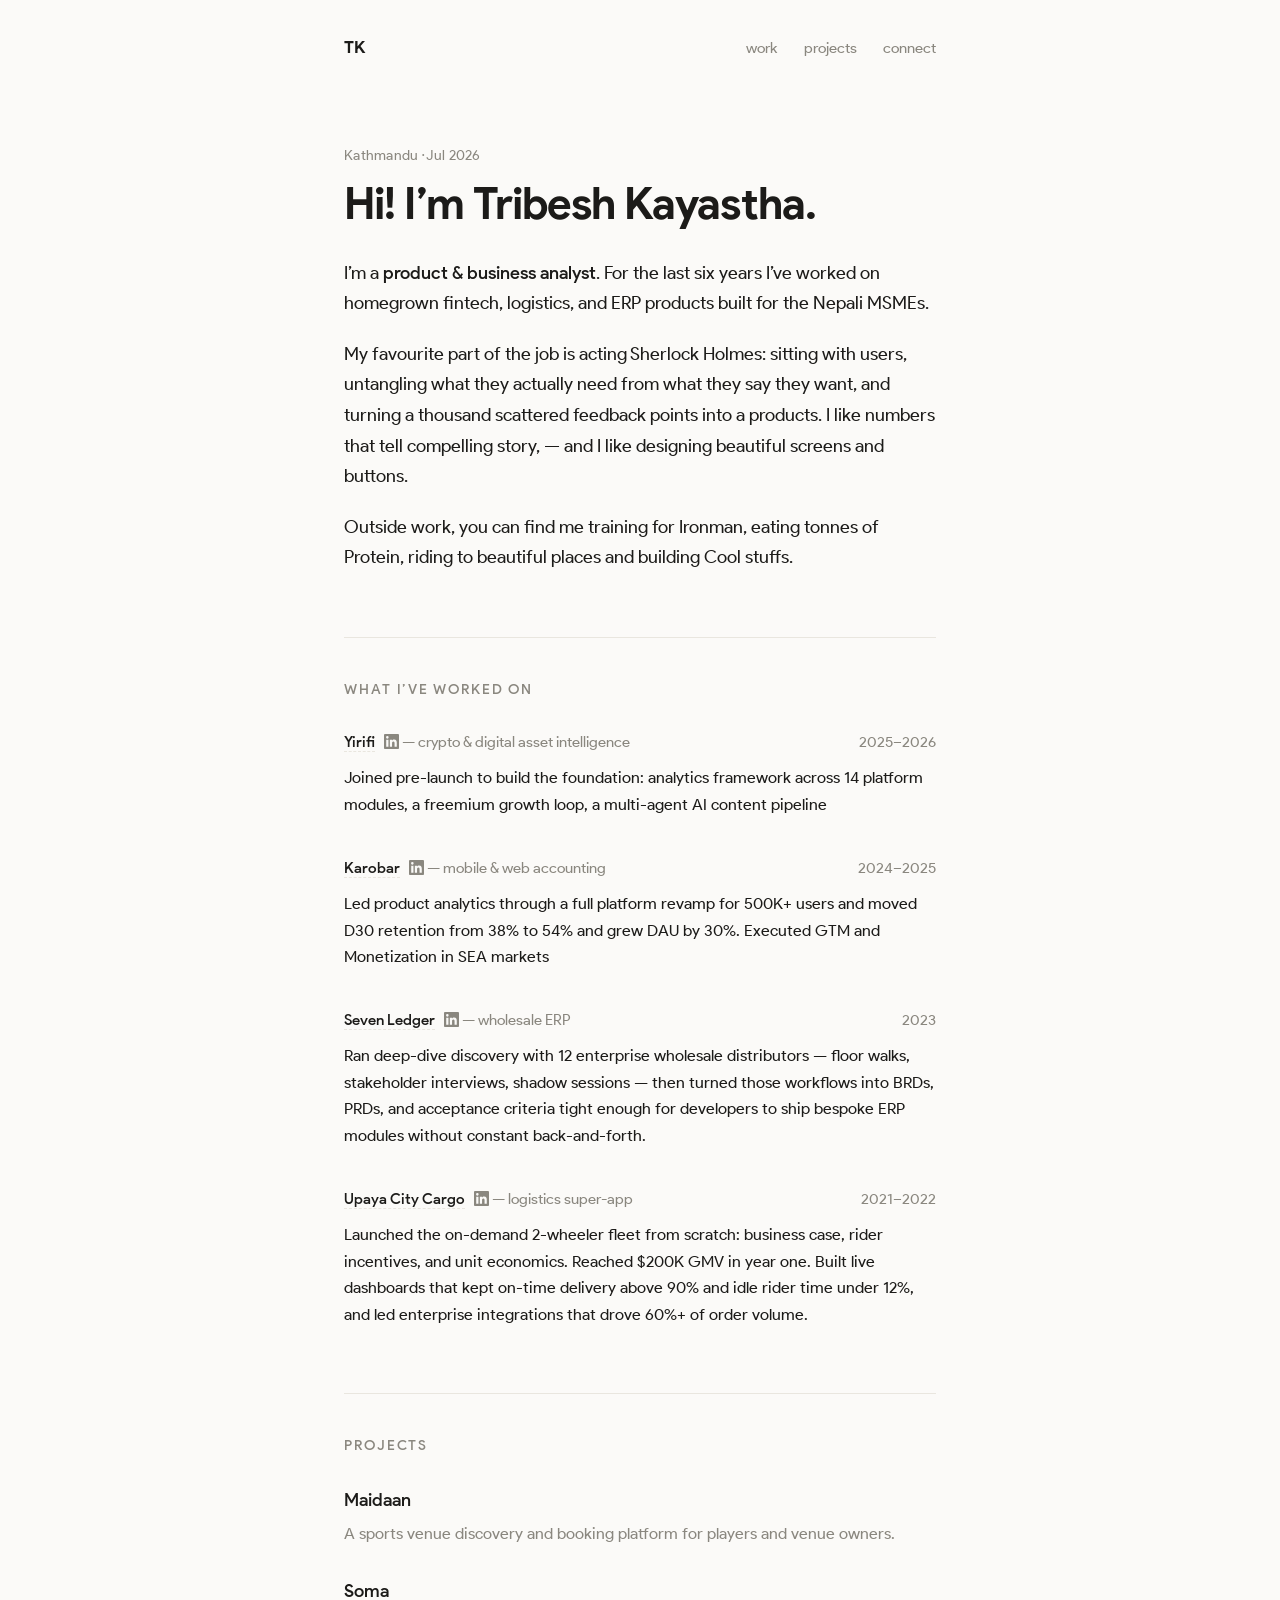
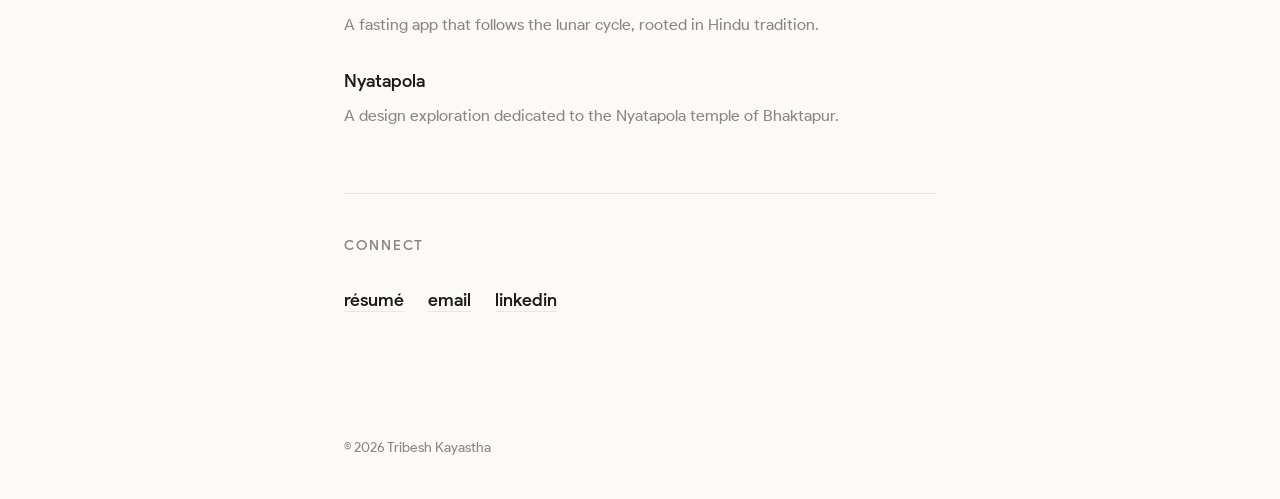
==== index.html @ 746d348b "feat: rename elsewhere to connect, add personal intro paragraph" ====
<!doctype html>
<html lang="en">

<head>
  <meta charset="utf-8" />
  <meta name="viewport" content="width=device-width, initial-scale=1" />
  <title>Tribesh Kayastha</title>
  <meta name="description"
    content="Tribesh Kayastha — Product & Business Analyst based in Kathmandu. I turn messy user feedback into products people actually use." />
  <meta name="author" content="Tribesh Kayastha" />

  <meta property="og:type" content="website" />
  <meta property="og:title" content="Tribesh Kayastha" />
  <meta property="og:description"
    content="Product & Business Analyst based in Kathmandu. I turn messy user feedback into products people actually use." />

  <link rel="preload" href="fonts/GoogleSans-Regular.woff" as="font" type="font/woff" crossorigin />
  <link rel="preconnect" href="https://fonts.googleapis.com" />
  <link rel="preconnect" href="https://fonts.gstatic.com" crossorigin />
  <link rel="stylesheet" href="https://fonts.googleapis.com/css2?family=Honk&display=swap" />
  <link rel="stylesheet" href="style.css" />
</head>

<body>
  <header class="topbar">
    <a class="mark" href="/" aria-label="Home">TK</a>
    <nav class="nav">
      <a href="#work">work</a>
      <a href="#projects">projects</a>
      <a href="#connect">connect</a>
    </nav>
  </header>

  <main>
    <p class="date">Kathmandu · Jul 2026</p>

    <h1 class="greeting">Hi! I&rsquo;m <span class="name">Tribesh Kayastha</span>.</h1>

    <section class="intro">
      <p>
        I&rsquo;m a <strong>product &amp; business analyst</strong>. For the last six
        years I&rsquo;ve worked on homegrown fintech, logistics, and ERP products built
        for the Nepali MSMEs.
      </p>
      <p>
        My favourite part of the job is acting Sherlock Holmes: sitting with users, untangling
        what they actually need from what they say they want, and turning a thousand
        scattered feedback points into a products. I like numbers that
        tell compelling story, &mdash; and I like
        designing beautiful screens and buttons.
      </p>
      <p>
        Outside work, you can find me training for Ironman, eating tonnes of Protein,
        riding to beautiful places and building Cool stuffs.
      </p>

    </section>

    <section id="work" class="block">
      <h2>What I&rsquo;ve worked on</h2>
      <ul class="work">
        <li>
          <span class="years">2025&ndash;2026</span>
          <span class="org">
            <span class="company" data-logo="logos/yirilogofull.png">Yirifi</span>
            <a class="li-icon" href="https://www.linkedin.com/company/yirifi" target="_blank" rel="noopener"
              aria-label="Yirifi on LinkedIn">
              <svg viewBox="0 0 24 24" width="15" height="15" aria-hidden="true" fill="currentColor">
                <path
                  d="M20.45 20.45h-3.56v-5.57c0-1.33-.02-3.04-1.85-3.04-1.85 0-2.13 1.45-2.13 2.94v5.67H9.35V9h3.41v1.56h.05c.48-.9 1.63-1.85 3.36-1.85 3.6 0 4.27 2.37 4.27 5.45v6.29zM5.34 7.43a2.06 2.06 0 1 1 0-4.12 2.06 2.06 0 0 1 0 4.12zM7.12 20.45H3.56V9h3.56v11.45zM22.22 0H1.77C.79 0 0 .77 0 1.72v20.56C0 23.23.79 24 1.77 24h20.45c.98 0 1.78-.77 1.78-1.72V1.72C24 .77 23.2 0 22.22 0z" />
              </svg>
            </a>
            &mdash; crypto &amp; digital asset intelligence
          </span>
          <p>Joined pre-launch to build the foundation: analytics framework across 14 platform
            modules, a freemium growth loop, a multi-agent AI content pipeline</p>
        </li>
        <li>
          <span class="years">2024&ndash;2025</span>
          <span class="org">
            <span class="company" data-logo="logos/karobar.svg">Karobar</span>
            <a class="li-icon" href="https://www.linkedin.com/company/karobar-app" target="_blank" rel="noopener"
              aria-label="Karobar on LinkedIn">
              <svg viewBox="0 0 24 24" width="15" height="15" aria-hidden="true" fill="currentColor">
                <path
                  d="M20.45 20.45h-3.56v-5.57c0-1.33-.02-3.04-1.85-3.04-1.85 0-2.13 1.45-2.13 2.94v5.67H9.35V9h3.41v1.56h.05c.48-.9 1.63-1.85 3.36-1.85 3.6 0 4.27 2.37 4.27 5.45v6.29zM5.34 7.43a2.06 2.06 0 1 1 0-4.12 2.06 2.06 0 0 1 0 4.12zM7.12 20.45H3.56V9h3.56v11.45zM22.22 0H1.77C.79 0 0 .77 0 1.72v20.56C0 23.23.79 24 1.77 24h20.45c.98 0 1.78-.77 1.78-1.72V1.72C24 .77 23.2 0 22.22 0z" />
              </svg>
            </a>
            &mdash; mobile &amp; web accounting
          </span>
          <p>Led product analytics through a full platform revamp for 500K+ users
            and moved D30 retention from 38% to 54% and grew DAU by 30%. Executed GTM and Monetization in SEA markets
          </p>
        </li>
        <li>
          <span class="years">2023</span>
          <span class="org">
            <span class="company" data-logo="logos/sevenledger.svg">Seven Ledger</span>
            <a class="li-icon" href="https://www.linkedin.com/company/sevenledger/" target="_blank" rel="noopener"
              aria-label="Seven Ledger on LinkedIn">
              <svg viewBox="0 0 24 24" width="15" height="15" aria-hidden="true" fill="currentColor">
                <path
                  d="M20.45 20.45h-3.56v-5.57c0-1.33-.02-3.04-1.85-3.04-1.85 0-2.13 1.45-2.13 2.94v5.67H9.35V9h3.41v1.56h.05c.48-.9 1.63-1.85 3.36-1.85 3.6 0 4.27 2.37 4.27 5.45v6.29zM5.34 7.43a2.06 2.06 0 1 1 0-4.12 2.06 2.06 0 0 1 0 4.12zM7.12 20.45H3.56V9h3.56v11.45zM22.22 0H1.77C.79 0 0 .77 0 1.72v20.56C0 23.23.79 24 1.77 24h20.45c.98 0 1.78-.77 1.78-1.72V1.72C24 .77 23.2 0 22.22 0z" />
              </svg>
            </a>
            &mdash; wholesale ERP
          </span>
          <p>Ran deep-dive discovery with 12 enterprise wholesale distributors — floor walks,
            stakeholder interviews, shadow sessions — then turned those workflows into BRDs,
            PRDs, and acceptance criteria tight enough for developers to ship bespoke ERP
            modules without constant back-and-forth.</p>
        </li>
        <li>
          <span class="years">2021&ndash;2022</span>
          <span class="org">
            <span class="company" data-logo="logos/upaya.png">Upaya City Cargo</span>
            <a class="li-icon" href="https://np.linkedin.com/company/upayaofficial" target="_blank" rel="noopener"
              aria-label="Upaya on LinkedIn">
              <svg viewBox="0 0 24 24" width="15" height="15" aria-hidden="true" fill="currentColor">
                <path
                  d="M20.45 20.45h-3.56v-5.57c0-1.33-.02-3.04-1.85-3.04-1.85 0-2.13 1.45-2.13 2.94v5.67H9.35V9h3.41v1.56h.05c.48-.9 1.63-1.85 3.36-1.85 3.6 0 4.27 2.37 4.27 5.45v6.29zM5.34 7.43a2.06 2.06 0 1 1 0-4.12 2.06 2.06 0 0 1 0 4.12zM7.12 20.45H3.56V9h3.56v11.45zM22.22 0H1.77C.79 0 0 .77 0 1.72v20.56C0 23.23.79 24 1.77 24h20.45c.98 0 1.78-.77 1.78-1.72V1.72C24 .77 23.2 0 22.22 0z" />
              </svg>
            </a>
            &mdash; logistics super-app
          </span>
          <p>Launched the on-demand 2-wheeler fleet from scratch: business case, rider
            incentives, and unit economics. Reached $200K GMV in year one. Built live dashboards that kept
            on-time delivery above 90% and idle rider time under 12%, and led enterprise
            integrations that drove 60%+ of order volume.</p>
        </li>
      </ul>
    </section>

    <section id="projects" class="block">
      <h2>Projects</h2>
      <ul class="projects">
        <li>
          <a class="project" href="https://maidaan-players.vercel.app/" target="_blank" rel="noopener">Maidaan</a>
          <p>A sports venue discovery and booking platform for players and venue owners.</p>
        </li>
        <li>
          <a class="project" href="https://somaa.vercel.app" target="_blank" rel="noopener">Soma</a>
          <p>A fasting app that follows the lunar cycle, rooted in Hindu tradition.</p>
        </li>
        <li>
          <a class="project" href="https://nyatapola.vercel.app" target="_blank" rel="noopener">Nyatapola</a>
          <p>A design exploration dedicated to the Nyatapola temple of Bhaktapur.</p>
        </li>
      </ul>
    </section>

    <section id="connect" class="block">
      <h2>Connect</h2>
      <ul class="links">
        <li><a href="Business Analyst - Tribesh Kayastha.pdf">résumé</a></li>
        <li><a href="mailto:trikayastha@gmail.com">email</a></li>
        <li><a href="https://www.linkedin.com/in/trikayastha/" rel="me" target="_blank">linkedin</a></li>
      </ul>
    </section>
  </main>

  <footer class="foot">
    <p>&copy; 2026 Tribesh Kayastha</p>
  </footer>

  <!-- follows the cursor when a company name is hovered -->
  <img id="hover-logo" alt="" aria-hidden="true" />

  <script>
    (function () {
      var floater = document.getElementById("hover-logo");
      var companies = document.querySelectorAll(".company");

      function move(e) {
        floater.style.left = e.clientX + "px";
        floater.style.top = (e.clientY + 22) + "px";
      }

      companies.forEach(function (el) {
        el.addEventListener("mouseenter", function () {
          floater.src = el.dataset.logo;
          floater.classList.add("show");
        });
        el.addEventListener("mousemove", move);
        el.addEventListener("mouseleave", function () {
          floater.classList.remove("show");
        });
      });
    })();
  </script>
</body>

</html>
---- style.css ----
/* ---- Google Sans (self-hosted) ---- */
@font-face {
  font-family: "Google Sans";
  font-weight: 300;
  font-style: normal;
  font-display: swap;
  src: url("fonts/GoogleSans-Light.woff") format("woff");
}
@font-face {
  font-family: "Google Sans";
  font-weight: 400;
  font-style: normal;
  font-display: swap;
  src: url("fonts/GoogleSans-Regular.woff") format("woff");
}
@font-face {
  font-family: "Google Sans";
  font-weight: 500;
  font-style: normal;
  font-display: swap;
  src: url("fonts/GoogleSans-Medium.woff") format("woff");
}
@font-face {
  font-family: "Google Sans";
  font-weight: 700;
  font-style: normal;
  font-display: swap;
  src: url("fonts/GoogleSans-Bold.woff") format("woff");
}

/* ---- Tokens ---- */
:root {
  --bg: #fbfaf8;
  --ink: #1c1b19;
  --muted: #8a877f;
  --line: #e9e6df;
  --accent: #2b6bed;
  --measure: 40rem;
}

@media (prefers-color-scheme: dark) {
  :root {
    --bg: #14130f;
    --ink: #ece9e1;
    --muted: #918d82;
    --line: #2a2823;
    --accent: #7aa2ff;
  }
}

/* ---- Base ---- */
*,
*::before,
*::after { box-sizing: border-box; }

html { -webkit-text-size-adjust: 100%; }

body {
  margin: 0;
  background: var(--bg);
  color: var(--ink);
  font-family: "Google Sans", system-ui, -apple-system, sans-serif;
  font-weight: 400;
  font-size: 18px;
  line-height: 1.7;
  -webkit-font-smoothing: antialiased;
  text-rendering: optimizeLegibility;
}

main,
.topbar,
.foot {
  width: 100%;
  max-width: var(--measure);
  margin-inline: auto;
  padding-inline: 1.5rem;
}

a {
  color: inherit;
  text-decoration: none;
  border-bottom: 1px solid var(--line);
  transition: color 0.15s ease, border-color 0.15s ease;
}
a:hover {
  color: var(--accent);
  border-color: var(--accent);
}

strong { font-weight: 500; }

/* ---- Top bar ---- */
.topbar {
  display: flex;
  align-items: center;
  justify-content: space-between;
  padding-block: 2rem;
}
.mark {
  font-weight: 700;
  font-size: 1.05rem;
  letter-spacing: 0.02em;
  border: none;
}
.nav a {
  margin-left: 1.4rem;
  font-size: 0.95rem;
  color: var(--muted);
  border: none;
}
.nav a:hover { color: var(--accent); }

/* ---- Intro ---- */
.date {
  margin: 3rem 0 0.75rem;
  color: var(--muted);
  font-size: 0.9rem;
  letter-spacing: 0.02em;
}
.greeting {
  margin: 0 0 1.75rem;
  font-weight: 700;
  font-size: clamp(2rem, 6vw, 2.75rem);
  line-height: 1.15;
  letter-spacing: -0.02em;
}
.name {
  display: inline-block;
  cursor: default;
  transition: color 0.15s ease;
}
.name:hover {
  /* Honk is a layered color display font — brings the name to life on hover */
  font-family: "Honk", "Google Sans", system-ui, sans-serif;
  font-weight: 400;
  font-size: calc(1em + 4px);
  color: var(--accent);
}

.intro p { margin: 0 0 1.25rem; }

/* ---- Blocks ---- */
.block {
  margin-top: 4rem;
  padding-top: 2.5rem;
  border-top: 1px solid var(--line);
}
.block h2 {
  margin: 0 0 1.75rem;
  font-weight: 500;
  font-size: 0.85rem;
  text-transform: uppercase;
  letter-spacing: 0.14em;
  color: var(--muted);
}

/* ---- Work list ---- */
.work {
  list-style: none;
  margin: 0;
  padding: 0;
}
.work li {
  display: grid;
  grid-template-columns: 1fr auto;
  align-items: baseline;
  gap: 0.15rem 1rem;
  margin-bottom: 2.25rem;
}
.work .years {
  grid-column: 2;
  grid-row: 1;
  color: var(--muted);
  font-size: 0.95rem;
  white-space: nowrap;
}
.work .org {
  grid-column: 1;
  grid-row: 1;
  color: var(--muted);
  font-size: 0.95rem;
}
.work p {
  grid-column: 1 / -1;
  margin: 0.5rem 0 0;
  font-size: 0.98rem;
}

/* company name — reveals a cursor-following logo on hover */
.company {
  color: var(--ink);
  font-weight: 500;
  cursor: pointer;
  border-bottom: 1px dashed var(--line);
  transition: color 0.15s ease, border-color 0.15s ease;
}
.company:hover {
  color: var(--accent);
  border-bottom-color: var(--accent);
}

/* small LinkedIn icon beside the name */
.li-icon {
  display: inline-flex;
  vertical-align: -2px;
  margin-left: 0.35rem;
  color: var(--muted);
  border: none;
}
.li-icon:hover { color: #0a66c2; }

/* the floater */
#hover-logo {
  position: fixed;
  left: 0;
  top: 0;
  width: 132px;
  height: auto;
  max-height: 96px;
  padding: 12px;
  background: #fff;
  border-radius: 14px;
  box-shadow: 0 12px 34px rgba(0, 0, 0, 0.22);
  object-fit: contain;
  transform: translate(-50%, 0) scale(0.9);
  opacity: 0;
  pointer-events: none;
  z-index: 60;
  transition: opacity 0.14s ease, transform 0.14s ease;
}
#hover-logo.show {
  opacity: 1;
  transform: translate(-50%, 0) scale(1);
}

@media (hover: none) {
  #hover-logo { display: none; }
}

/* ---- Projects list ---- */
.projects {
  list-style: none;
  margin: 0;
  padding: 0;
}
.projects li { margin-bottom: 1.75rem; }
.projects .project {
  font-weight: 500;
  border: none;
}
.projects .project:hover { color: var(--accent); }
.projects p {
  margin: 0.35rem 0 0;
  font-size: 0.98rem;
  color: var(--muted);
}

/* ---- Links list ---- */
.links {
  list-style: none;
  display: flex;
  flex-wrap: wrap;
  gap: 1.5rem;
  margin: 0;
  padding: 0;
}
.links a { font-weight: 500; }

/* ---- Footer ---- */
.foot {
  margin-top: 5rem;
  padding-block: 2.5rem;
  color: var(--muted);
  font-size: 0.85rem;
}
.foot p { margin: 0; }
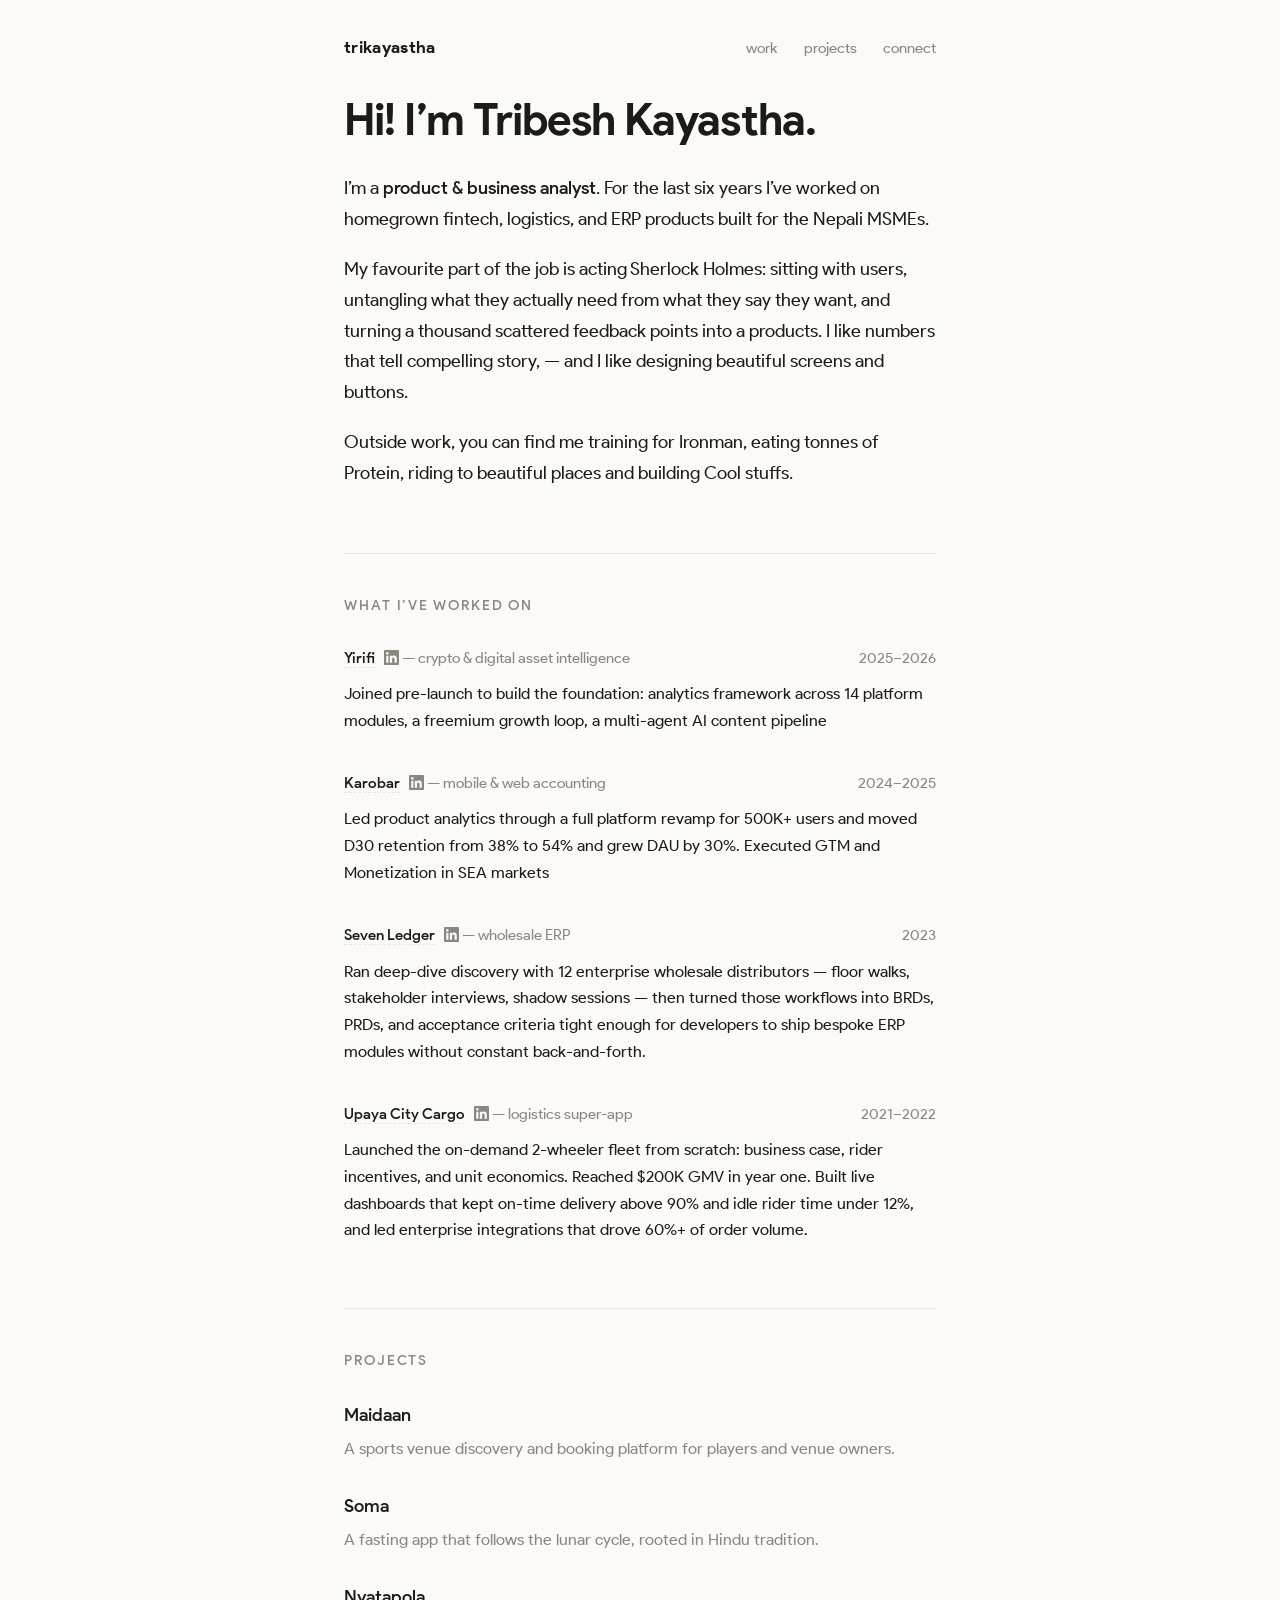
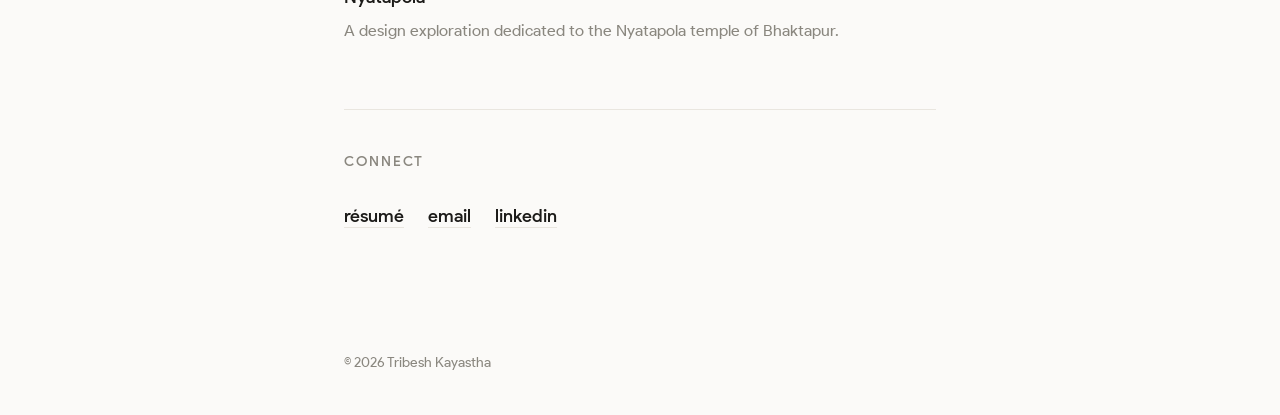
==== commit a975926f: "feat: rename mark to trikayastha, remove date eyebrow" ====
--- a/index.html
+++ b/index.html
@@ -23,7 +23,7 @@
 
 <body>
   <header class="topbar">
-    <a class="mark" href="/" aria-label="Home">TK</a>
+    <a class="mark" href="/" aria-label="Home">trikayastha</a>
     <nav class="nav">
       <a href="#work">work</a>
       <a href="#projects">projects</a>
@@ -32,8 +32,6 @@
   </header>
 
   <main>
-    <p class="date">Kathmandu · Jul 2026</p>
-
     <h1 class="greeting">Hi! I&rsquo;m <span class="name">Tribesh Kayastha</span>.</h1>
 
     <section class="intro">
--- a/style.css
+++ b/style.css
@@ -101,6 +101,10 @@
   font-size: 1.05rem;
   letter-spacing: 0.02em;
   border: none;
+}
+.mark:hover {
+  font-family: "Honk", "Google Sans", system-ui, sans-serif;
+  font-weight: 400;
 }
 .nav a {
   margin-left: 1.4rem;
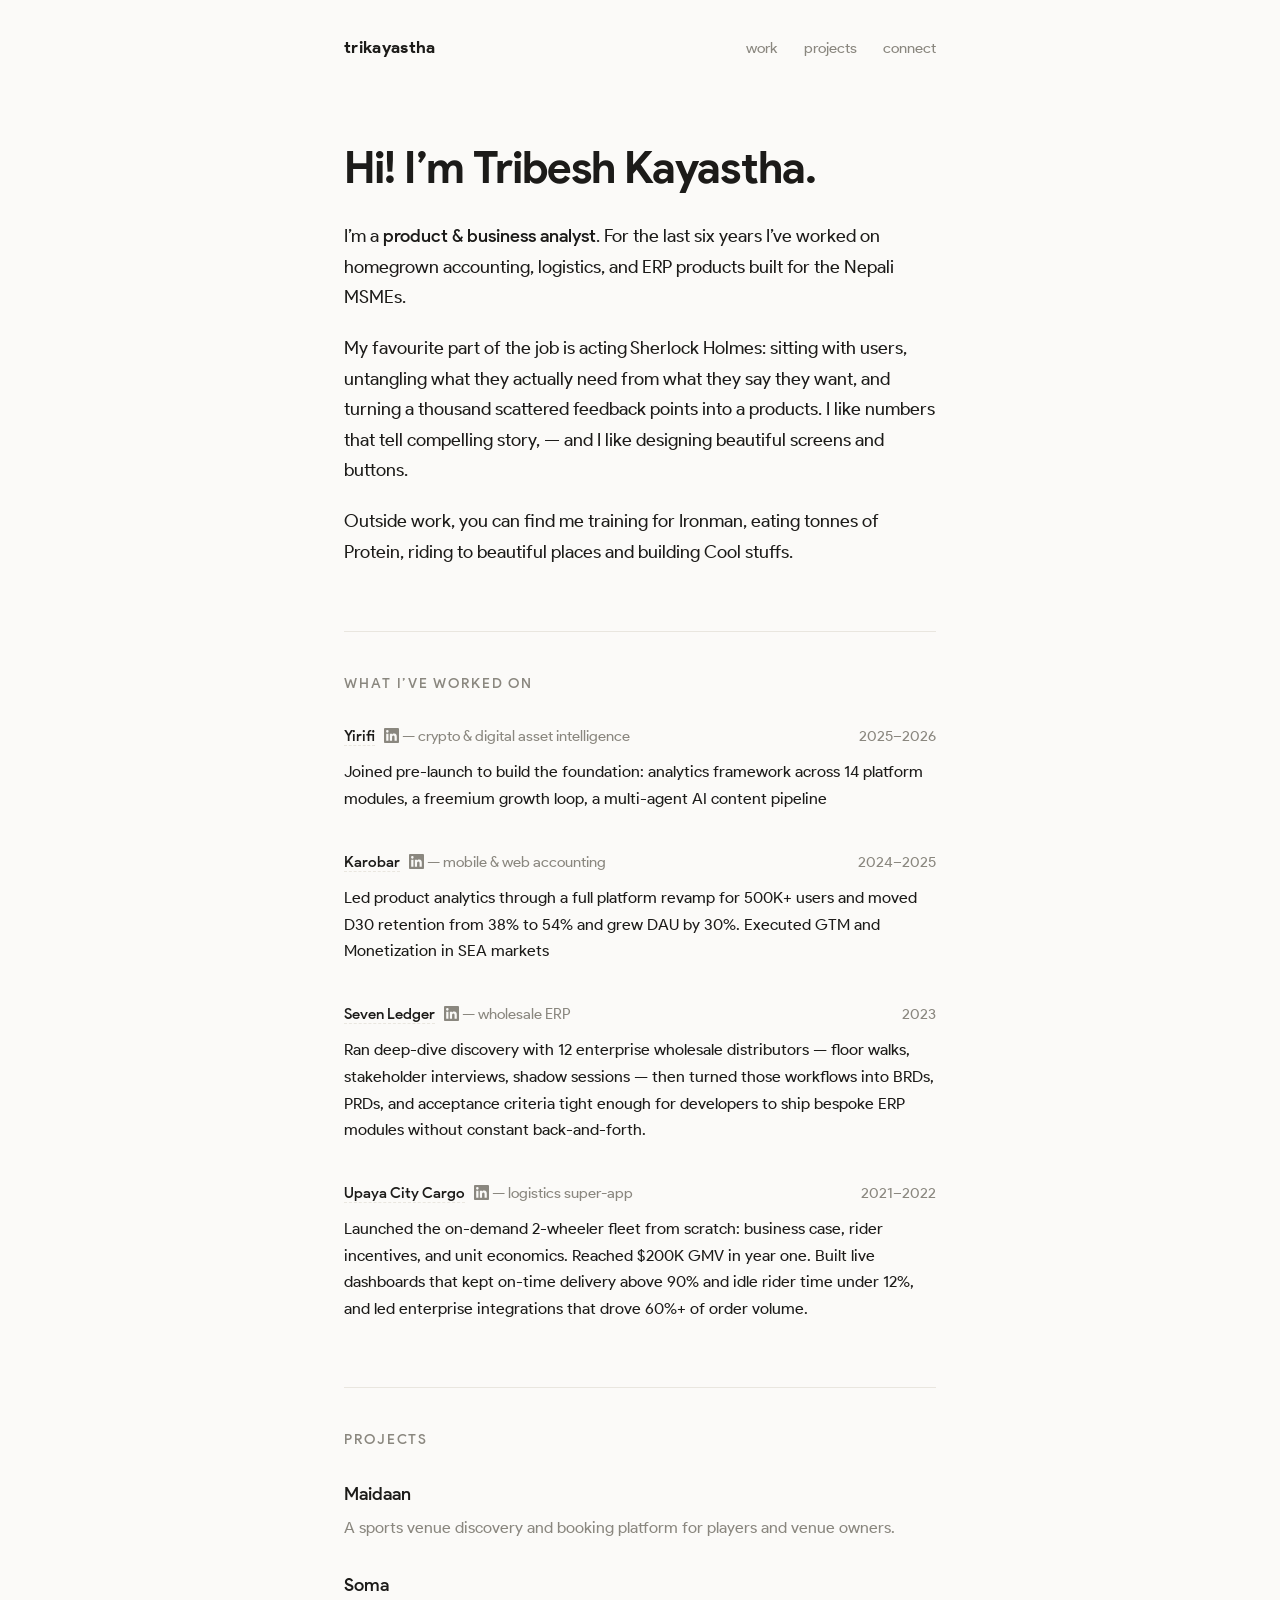
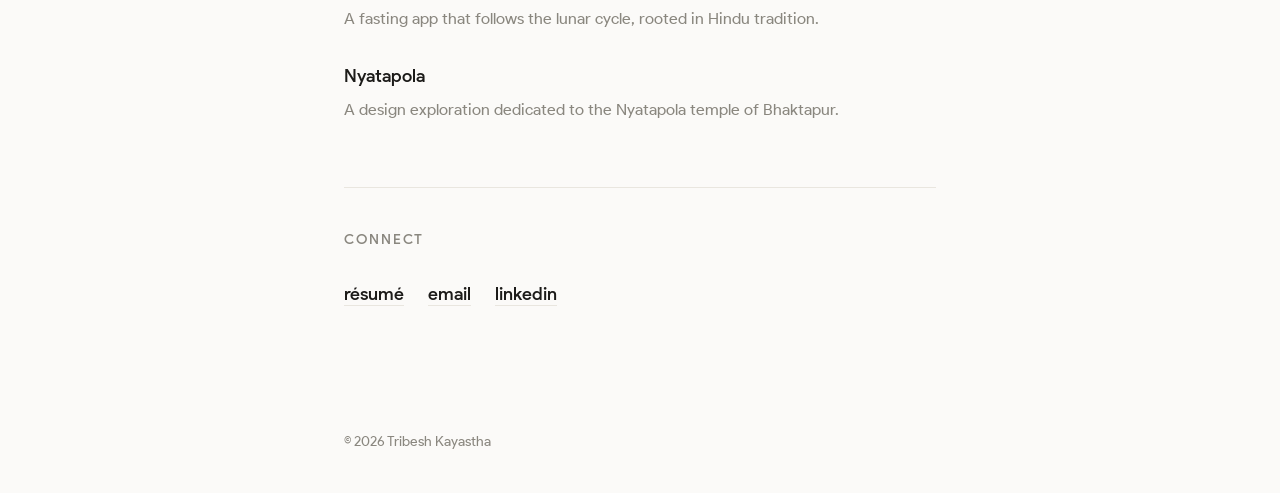
==== commit aca20947: "fix: replace fintech with accounting in site and resume" ====
--- a/index.html
+++ b/index.html
@@ -37,7 +37,7 @@
     <section class="intro">
       <p>
         I&rsquo;m a <strong>product &amp; business analyst</strong>. For the last six
-        years I&rsquo;ve worked on homegrown fintech, logistics, and ERP products built
+        years I&rsquo;ve worked on homegrown accounting, logistics, and ERP products built
         for the Nepali MSMEs.
       </p>
       <p>
--- a/style.css
+++ b/style.css
@@ -122,7 +122,7 @@
   letter-spacing: 0.02em;
 }
 .greeting {
-  margin: 0 0 1.75rem;
+  margin: 3rem 0 1.75rem;
   font-weight: 700;
   font-size: clamp(2rem, 6vw, 2.75rem);
   line-height: 1.15;
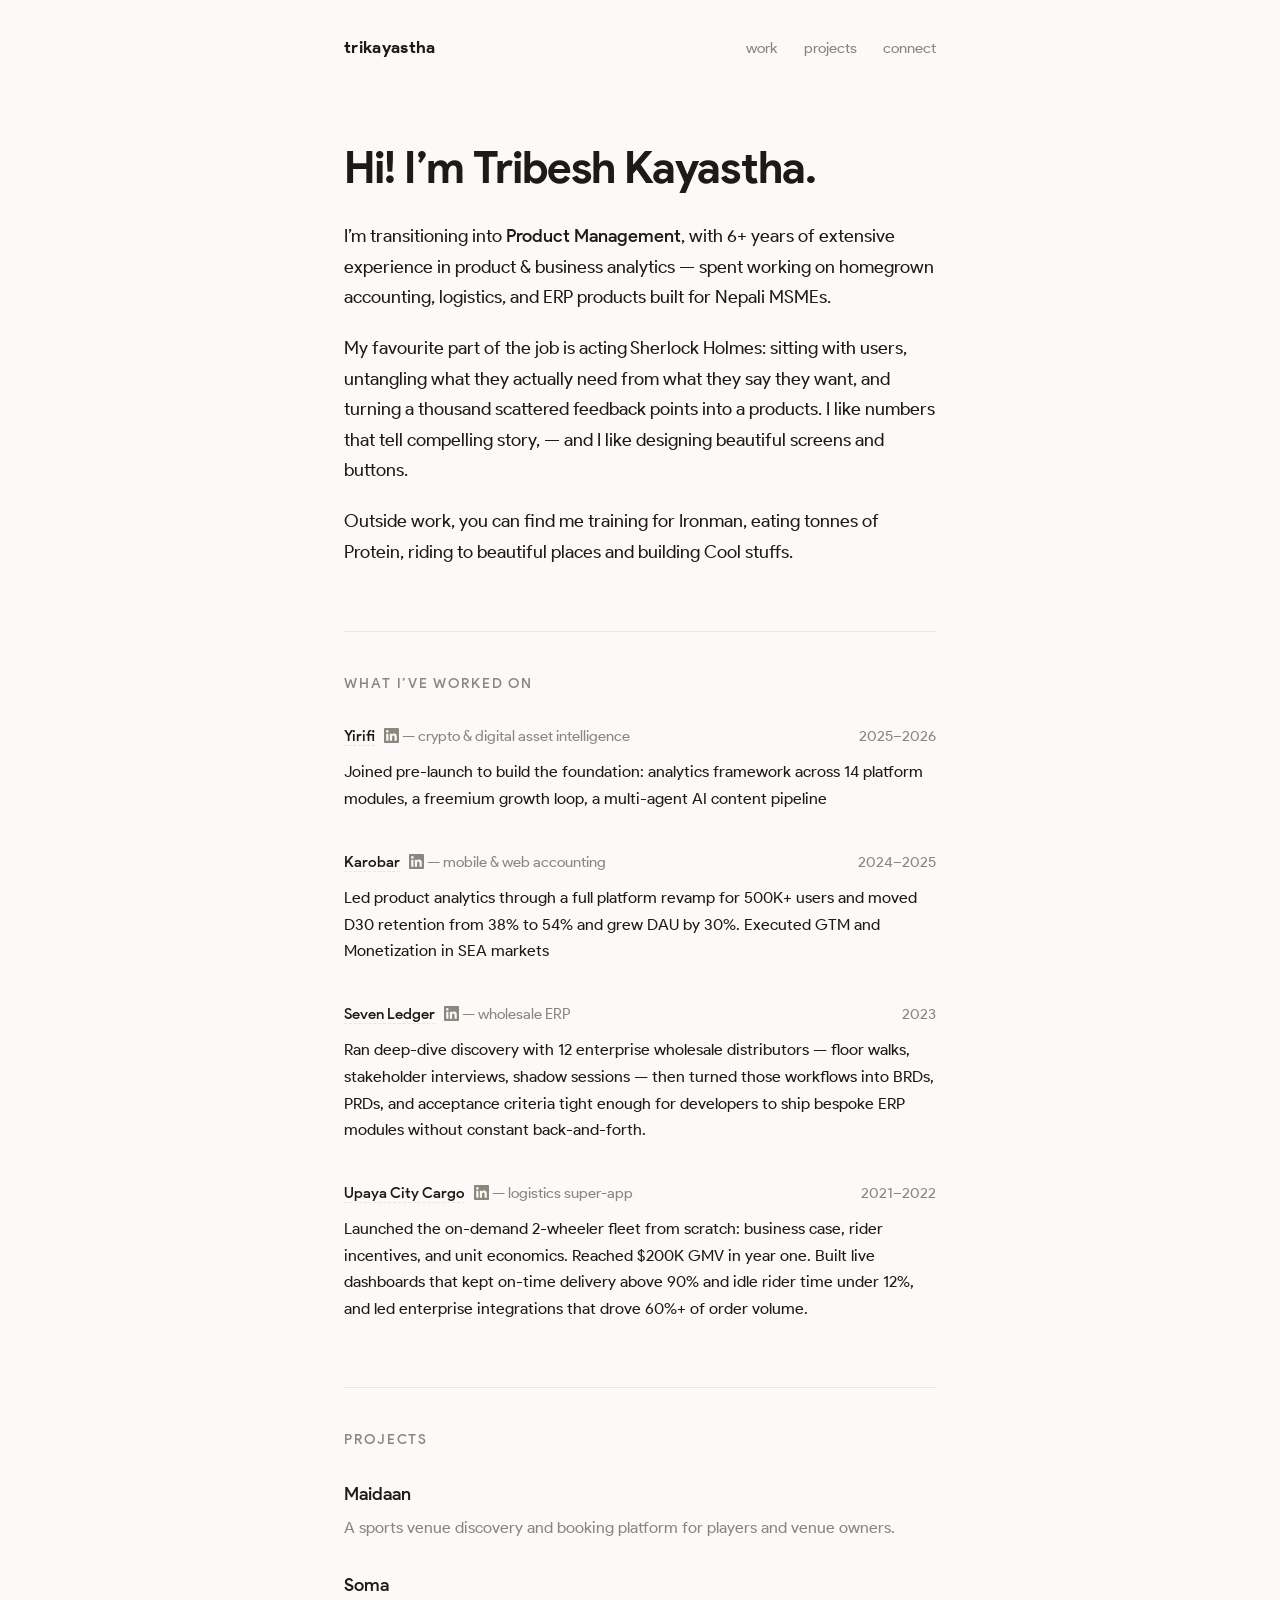
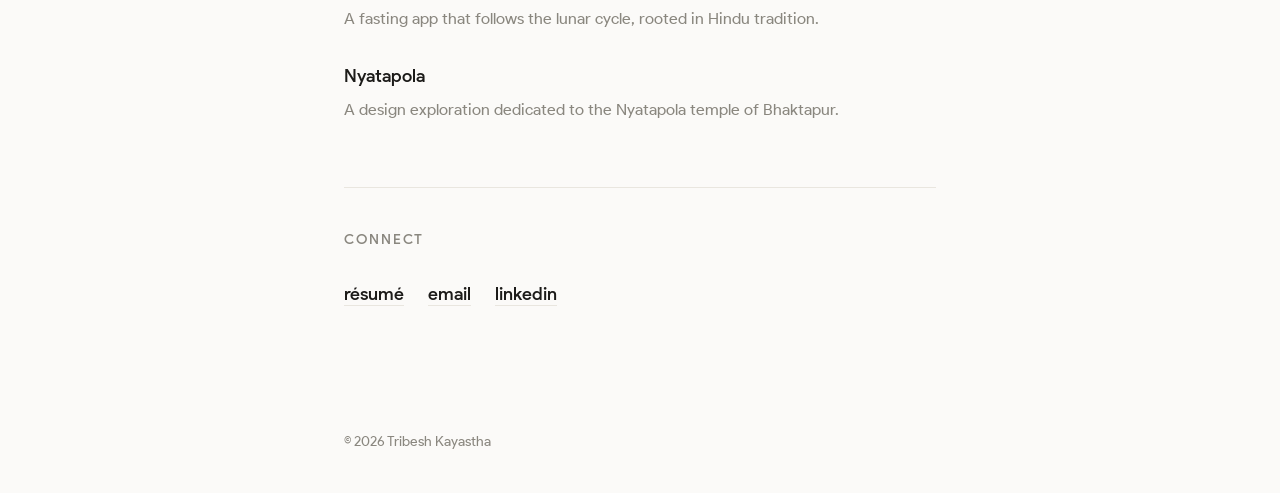
==== commit dbdbe198: "feat: update bio to PM transition, add UTM tags, swap resume PDF - Reframe intro/meta to "transition" ====
--- a/index.html
+++ b/index.html
@@ -6,13 +6,13 @@
   <meta name="viewport" content="width=device-width, initial-scale=1" />
   <title>Tribesh Kayastha</title>
   <meta name="description"
-    content="Tribesh Kayastha — Product & Business Analyst based in Kathmandu. I turn messy user feedback into products people actually use." />
+    content="Tribesh Kayastha — transitioning into Product Management with 6+ years in product & business analytics. I turn messy user feedback into products people actually use." />
   <meta name="author" content="Tribesh Kayastha" />
 
   <meta property="og:type" content="website" />
   <meta property="og:title" content="Tribesh Kayastha" />
   <meta property="og:description"
-    content="Product & Business Analyst based in Kathmandu. I turn messy user feedback into products people actually use." />
+    content="Transitioning into Product Management with 6+ years in product & business analytics. I turn messy user feedback into products people actually use." />
 
   <link rel="preload" href="fonts/GoogleSans-Regular.woff" as="font" type="font/woff" crossorigin />
   <link rel="preconnect" href="https://fonts.googleapis.com" />
@@ -36,9 +36,9 @@
 
     <section class="intro">
       <p>
-        I&rsquo;m a <strong>product &amp; business analyst</strong>. For the last six
-        years I&rsquo;ve worked on homegrown accounting, logistics, and ERP products built
-        for the Nepali MSMEs.
+        I&rsquo;m transitioning into <strong>Product Management</strong>, with 6+ years of
+        extensive experience in product &amp; business analytics &mdash; spent working on
+        homegrown accounting, logistics, and ERP products built for Nepali MSMEs.
       </p>
       <p>
         My favourite part of the job is acting Sherlock Holmes: sitting with users, untangling
@@ -137,11 +137,11 @@
           <p>A sports venue discovery and booking platform for players and venue owners.</p>
         </li>
         <li>
-          <a class="project" href="https://somaa.vercel.app" target="_blank" rel="noopener">Soma</a>
+          <a class="project" href="https://somaa.vercel.app/?utm_source=tri-portfolio&utm_medium=referral&utm_campaign=project-showcase" target="_blank" rel="noopener">Soma</a>
           <p>A fasting app that follows the lunar cycle, rooted in Hindu tradition.</p>
         </li>
         <li>
-          <a class="project" href="https://nyatapola.vercel.app" target="_blank" rel="noopener">Nyatapola</a>
+          <a class="project" href="https://nyatapola.vercel.app/?utm_source=tri-portfolio&utm_medium=referral&utm_campaign=project-showcase" target="_blank" rel="noopener">Nyatapola</a>
           <p>A design exploration dedicated to the Nyatapola temple of Bhaktapur.</p>
         </li>
       </ul>
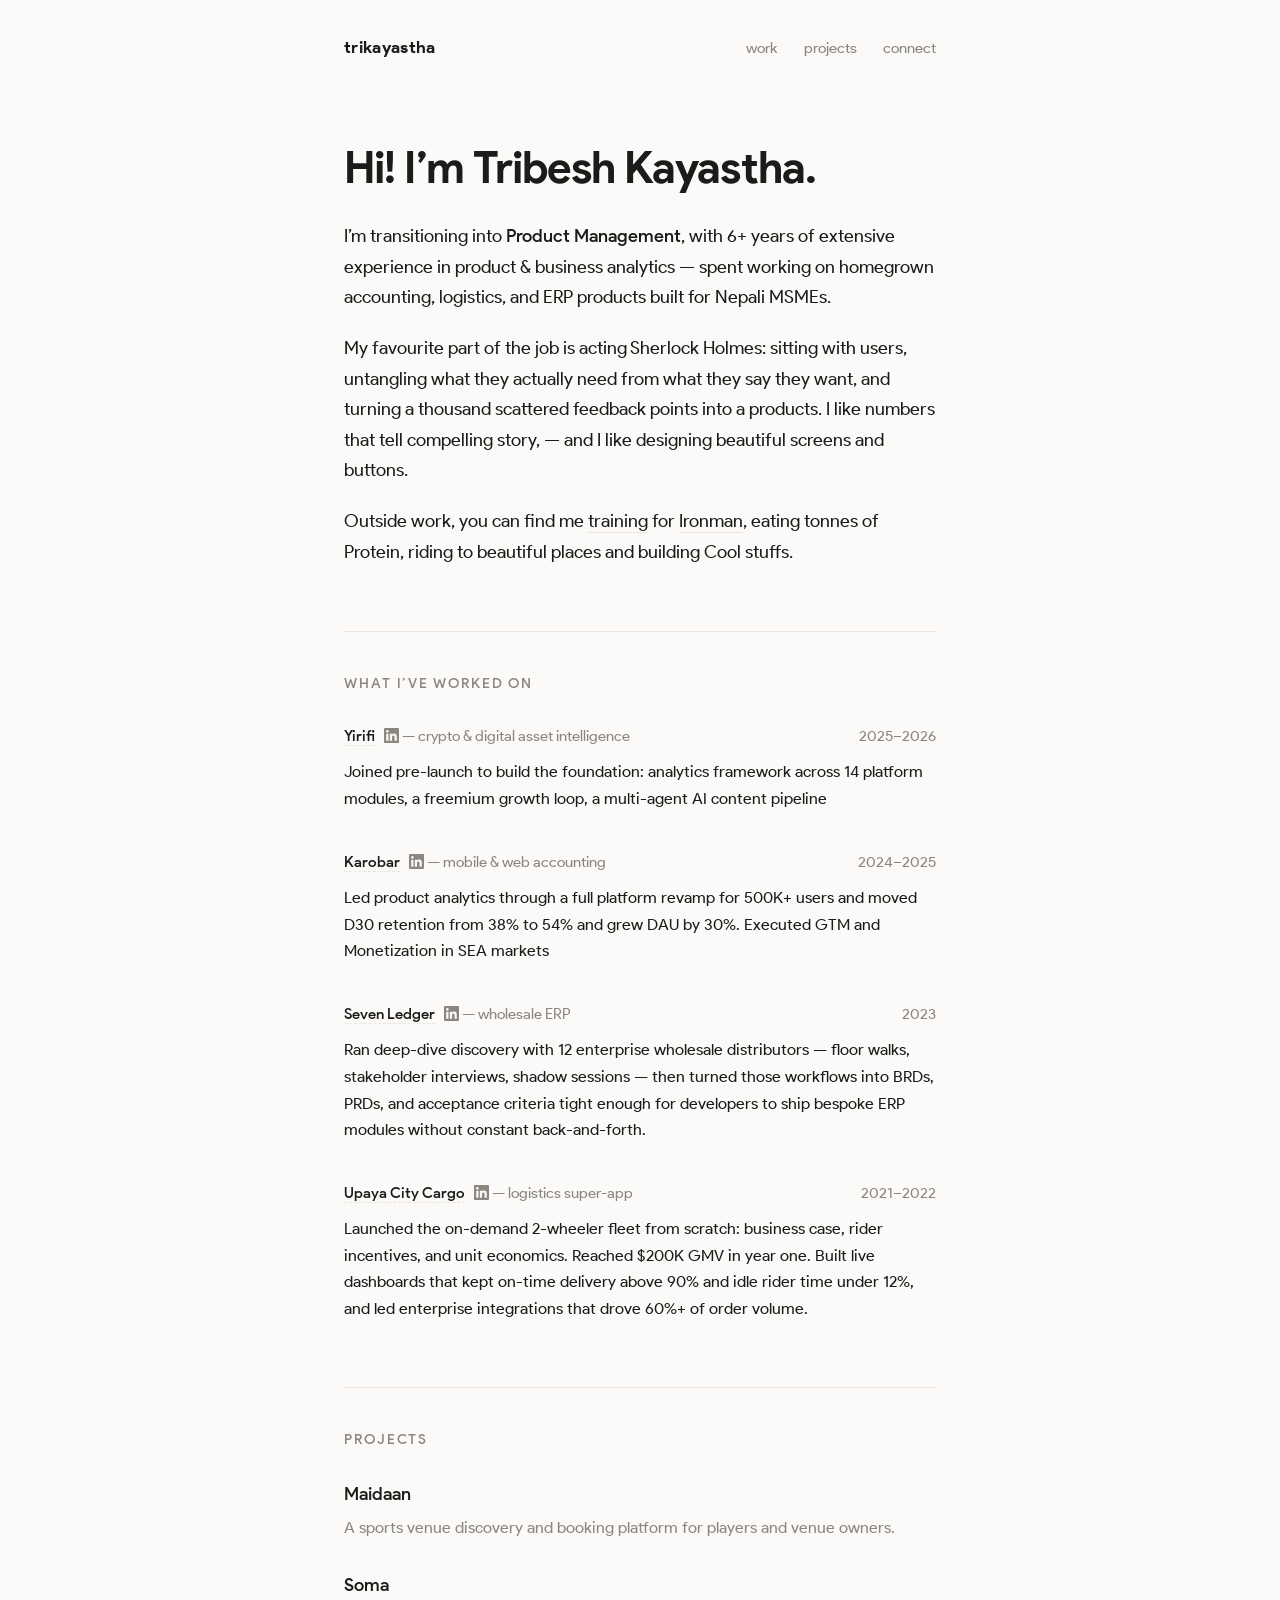
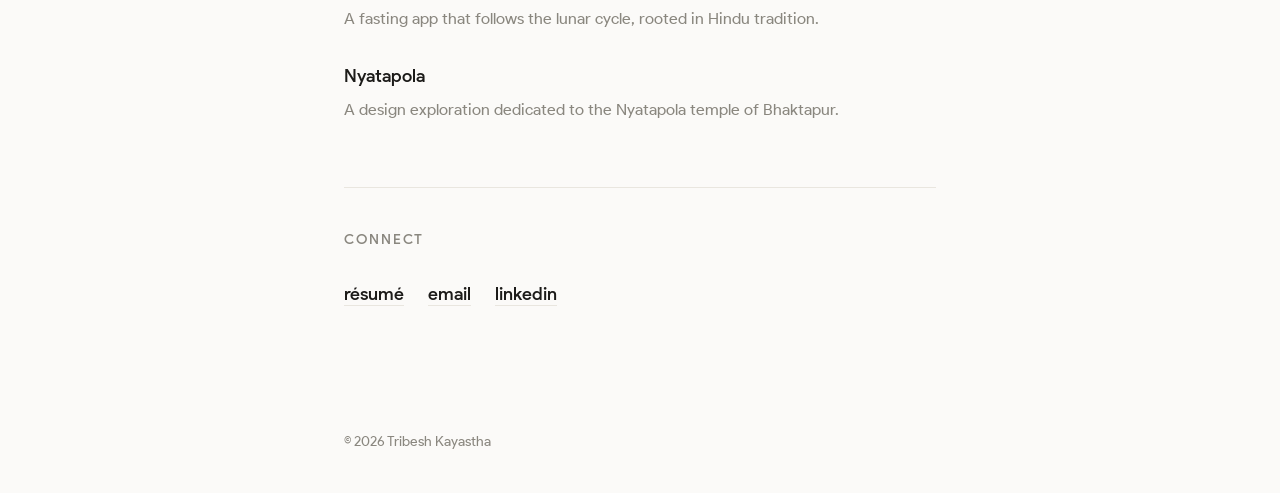
==== commit eedf70d8: "feat: link training to Strava and Ironman to race page in bio" ====
--- a/index.html
+++ b/index.html
@@ -48,7 +48,7 @@
         designing beautiful screens and buttons.
       </p>
       <p>
-        Outside work, you can find me training for Ironman, eating tonnes of Protein,
+        Outside work, you can find me <a href="https://www.strava.com/athletes/183709973" target="_blank" rel="noopener">training</a> for <a href="https://www.ironman.com/races/im703-colombo" target="_blank" rel="noopener">Ironman</a>, eating tonnes of Protein,
         riding to beautiful places and building Cool stuffs.
       </p>
 
@@ -150,7 +150,7 @@
     <section id="connect" class="block">
       <h2>Connect</h2>
       <ul class="links">
-        <li><a href="Business Analyst - Tribesh Kayastha.pdf">résumé</a></li>
+        <li><a href="Product Manager - Tribesh Kayastha.pdf">résumé</a></li>
         <li><a href="mailto:trikayastha@gmail.com">email</a></li>
         <li><a href="https://www.linkedin.com/in/trikayastha/" rel="me" target="_blank">linkedin</a></li>
       </ul>
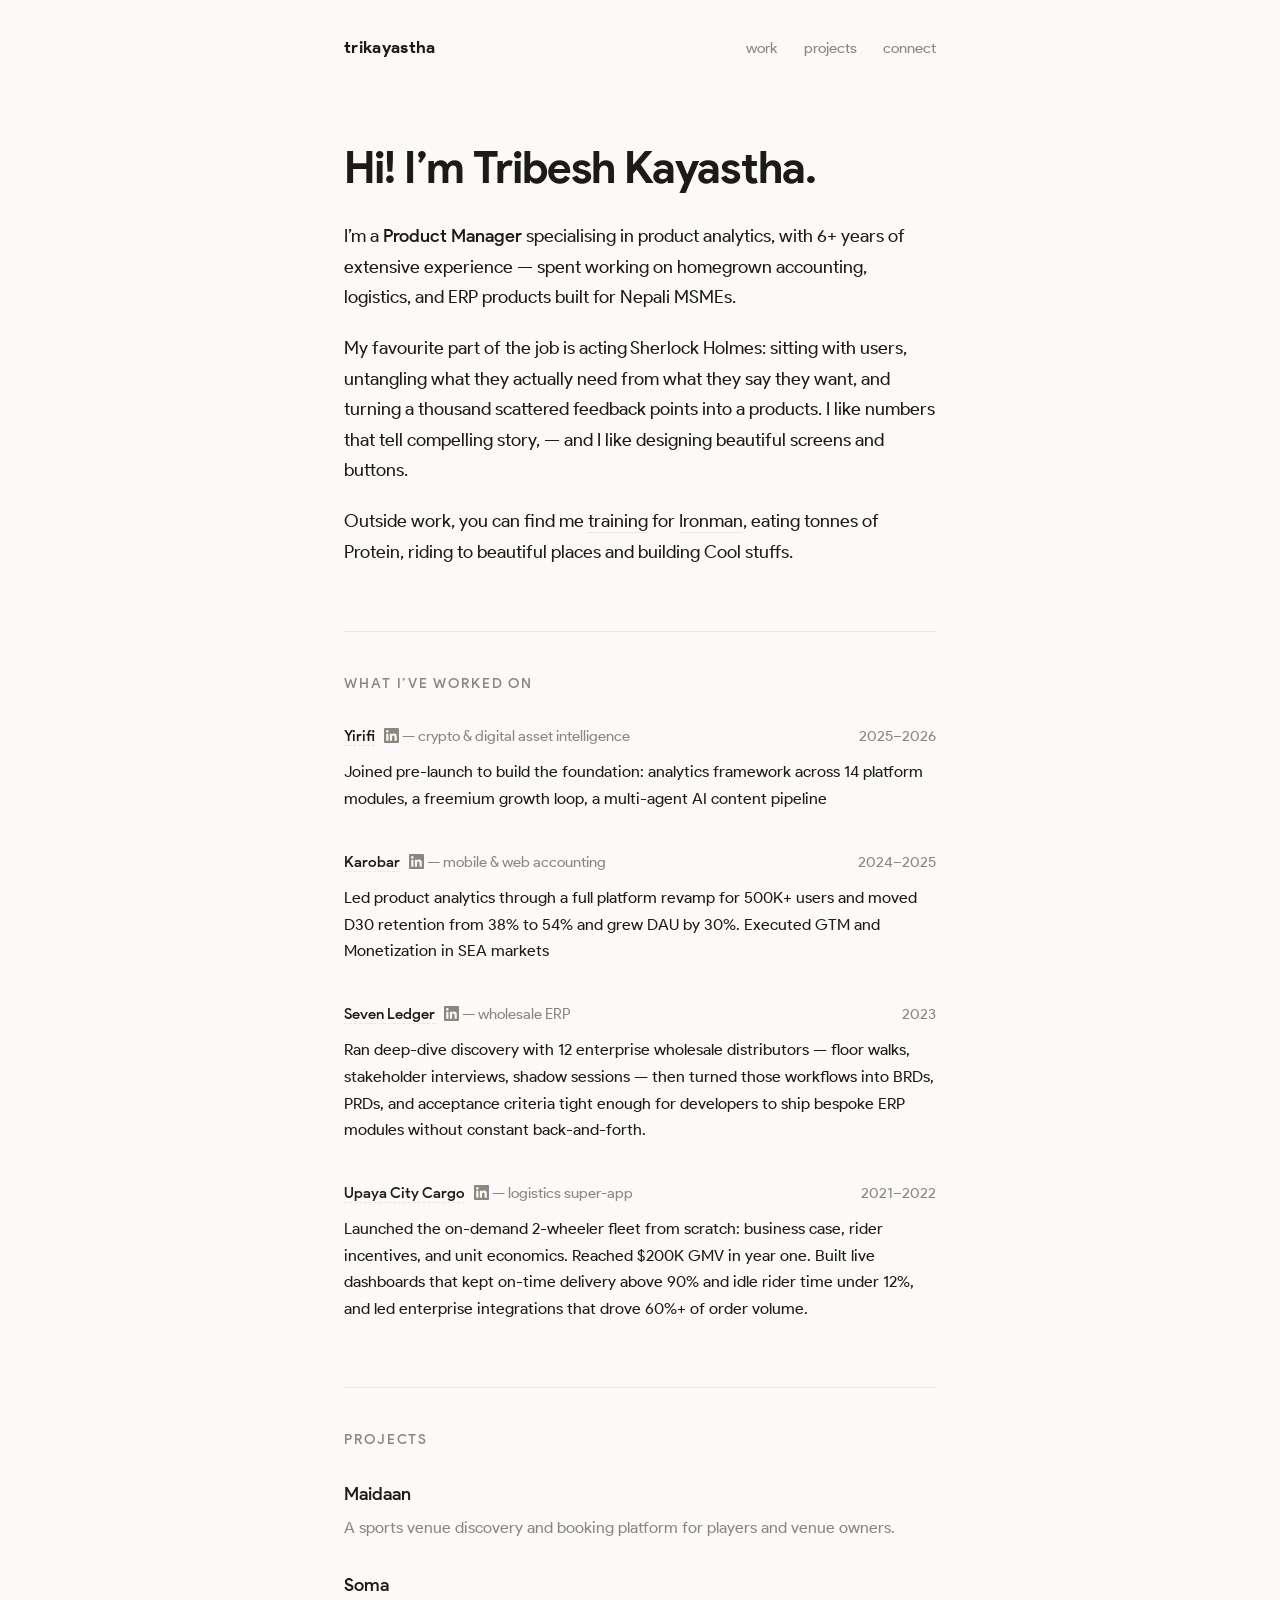
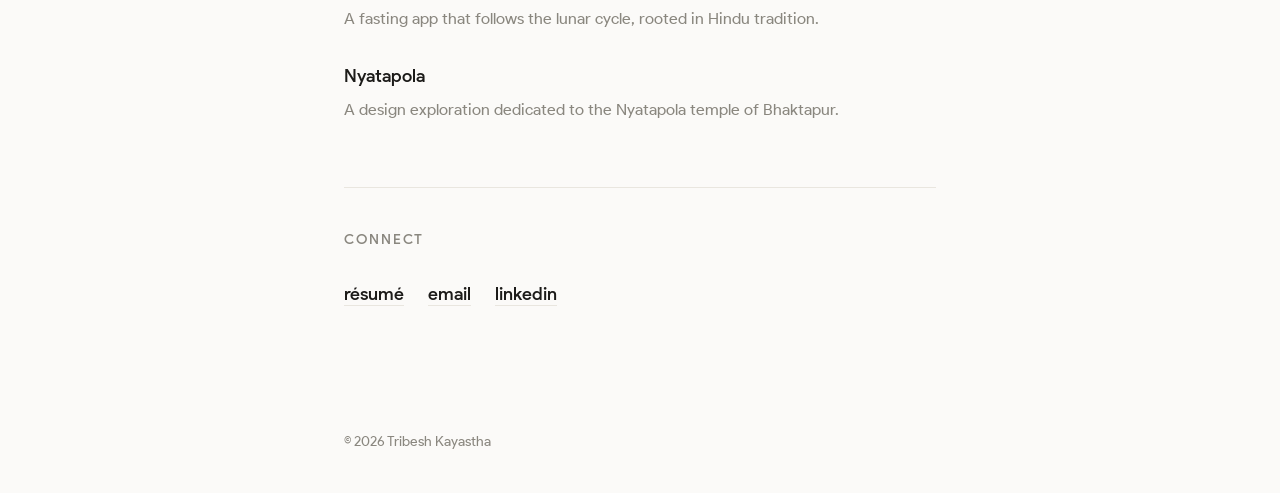
==== commit 58e303a1: "feat: reposition as Product Manager specialising in product analytics Drop the "transitioning into P" ====
--- a/index.html
+++ b/index.html
@@ -6,13 +6,13 @@
   <meta name="viewport" content="width=device-width, initial-scale=1" />
   <title>Tribesh Kayastha</title>
   <meta name="description"
-    content="Tribesh Kayastha — transitioning into Product Management with 6+ years in product & business analytics. I turn messy user feedback into products people actually use." />
+    content="Tribesh Kayastha — Product Manager specialising in product analytics, with 6+ years turning messy user feedback into products people actually use." />
   <meta name="author" content="Tribesh Kayastha" />
 
   <meta property="og:type" content="website" />
   <meta property="og:title" content="Tribesh Kayastha" />
   <meta property="og:description"
-    content="Transitioning into Product Management with 6+ years in product & business analytics. I turn messy user feedback into products people actually use." />
+    content="Product Manager specialising in product analytics, with 6+ years turning messy user feedback into products people actually use." />
 
   <link rel="preload" href="fonts/GoogleSans-Regular.woff" as="font" type="font/woff" crossorigin />
   <link rel="preconnect" href="https://fonts.googleapis.com" />
@@ -36,9 +36,9 @@
 
     <section class="intro">
       <p>
-        I&rsquo;m transitioning into <strong>Product Management</strong>, with 6+ years of
-        extensive experience in product &amp; business analytics &mdash; spent working on
-        homegrown accounting, logistics, and ERP products built for Nepali MSMEs.
+        I&rsquo;m a <strong>Product Manager</strong> specialising in product analytics, with
+        6+ years of extensive experience &mdash; spent working on homegrown accounting,
+        logistics, and ERP products built for Nepali MSMEs.
       </p>
       <p>
         My favourite part of the job is acting Sherlock Holmes: sitting with users, untangling
